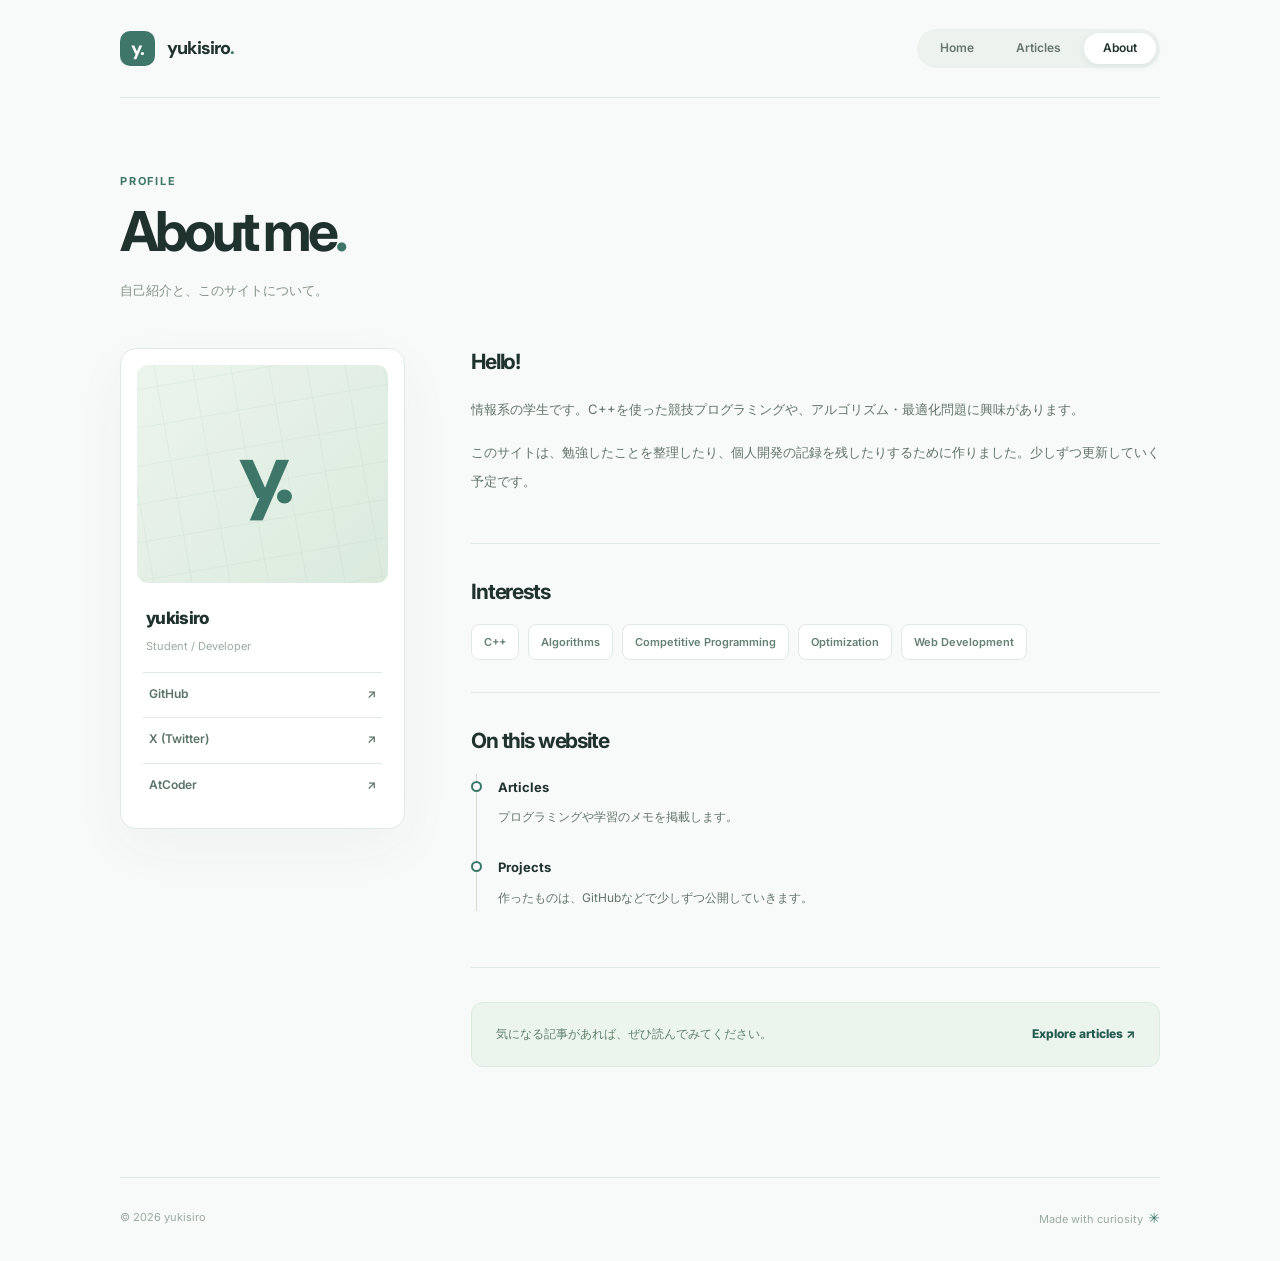
==== about.html @ 0f14ca83 "setting" ====
<!doctype html>
<html lang="ja">
<head>
  <meta charset="utf-8"><meta name="viewport" content="width=device-width, initial-scale=1">
  <meta name="theme-color" content="#f8faf9"><meta name="description" content="yukisiroのプロフィールと興味のある分野。">
  <title>About | yukisiro</title>
  <link rel="icon" type="image/svg+xml" href="./favicon.svg"><link rel="stylesheet" href="./styles.css"><script defer src="./app.js"></script>
</head>
<body data-page="about"><div class="site-shell">
  <header class="site-header wrap"><a class="brand" href="./index.html" aria-label="yukisiro Home"><span class="brand-mark">y.</span><span>yukisiro<span class="brand-dot">.</span></span></a><nav class="site-nav" aria-label="メインナビゲーション"><a class="nav-link" href="./index.html">Home</a><a class="nav-link" href="./articles.html">Articles</a><a class="nav-link active" aria-current="page" href="./about.html">About</a></nav></header>
  <main class="wrap page-main">
    <div class="page-heading"><p class="section-kicker">PROFILE</p><h1>About me<span class="title-period">.</span></h1><p>自己紹介と、このサイトについて。</p></div>
    <div class="about-layout">
      <div class="about-identity"><div class="identity-graphic" aria-hidden="true"><span>y.</span><div class="identity-grid"></div></div><div class="identity-name">yukisiro</div><p>Student / Developer</p><div id="aboutSocialLinks" class="social-vertical"></div></div>
      <div class="about-content">
        <section class="about-section"><h2>Hello!</h2><p>情報系の学生です。C++を使った競技プログラミングや、アルゴリズム・最適化問題に興味があります。</p><p>このサイトは、勉強したことを整理したり、個人開発の記録を残したりするために作りました。少しずつ更新していく予定です。</p></section>
        <section class="about-section"><h2>Interests</h2><div class="chip-group"><span class="chip">C++</span><span class="chip">Algorithms</span><span class="chip">Competitive Programming</span><span class="chip">Optimization</span><span class="chip">Web Development</span></div></section>
        <section class="about-section"><h2>On this website</h2><div class="about-timeline"><div><span class="timeline-dot"></span><strong>Articles</strong><p>プログラミングや学習のメモを掲載します。</p></div><div><span class="timeline-dot"></span><strong>Projects</strong><p>作ったものは、GitHubなどで少しずつ公開していきます。</p></div></div></section>
        <div class="about-cta"><span>気になる記事があれば、ぜひ読んでみてください。</span><a href="./articles.html">Explore articles ↗</a></div>
      </div>
    </div>
  </main>
  <footer class="site-footer wrap"><span>© <span data-year>2026</span> yukisiro</span><span>Made with curiosity <span class="footer-spark">✳</span></span></footer>
</div></body>
</html>
---- styles.css ----
@import url('https://fonts.googleapis.com/css2?family=DM+Sans:wght@400;500;600;700&family=Inter:wght@400;500;600;700;800&display=swap');
:root {
  color-scheme: light;
  --background: #f8faf9;
  --surface: #ffffff;
  --ink: #20322e;
  --muted: #72817b;
  --subtle: #93a19b;
  --accent: #3e7769;
  --accent-dark: #245b4f;
  --accent-light: #e8f2ec;
  --border: #e1e9e5;
  --shadow: 0 18px 55px rgba(30,67,50,.045);
}
*, *::before, *::after { box-sizing: border-box; }
html { scroll-behavior: smooth; }
body { background:var(--background); color:var(--ink); margin:0; font-family:Inter,'Hiragino Kaku Gothic ProN','Noto Sans JP','Yu Gothic',system-ui,sans-serif; font-size:14px; line-height:1.85; -webkit-font-smoothing:antialiased; }
a { text-decoration:none; color:inherit; }
a:focus-visible,button:focus-visible,input:focus-visible { outline:3px solid #8cbcad; outline-offset:3px; }
button,input { font:inherit; }
button { cursor:pointer; }
.site-shell { min-height:100vh; display:flex; flex-direction:column; }
.wrap { width:min(calc(100% - 64px), 1040px); margin-inline:auto; }
.site-header { height:98px; display:flex; justify-content:space-between; align-items:center; border-bottom:1px solid var(--border); }
.brand { display:inline-flex; align-items:center; gap:12px; font-family:'DM Sans',Inter,sans-serif; font-size:18px; font-weight:800; letter-spacing:-.055em; transition:opacity .2s; }
.brand:hover { opacity:.7; }
.brand-mark { display:grid; place-items:center; width:35px; height:35px; border-radius:10px; background:var(--accent); color:white; font-size:19px; line-height:1; letter-spacing:-.08em; }
.brand-dot { color:var(--accent); }
.site-nav { display:flex; align-items:center; padding:4px; gap:4px; border-radius:999px; background:#edf2ef; }
.nav-link { padding:7px 19px; border-radius:999px; font-size:12px; line-height:1.4; color:#65766c; font-weight:600; transition:background .2s,color .2s,box-shadow .2s; }
.nav-link:hover { color:var(--ink); }
.nav-link.active { color:var(--ink); background:#fff; box-shadow:0 2px 8px rgba(27,64,48,.08); }
main { flex:1; }
.hero { display:grid; grid-template-columns:1.25fr .85fr; gap:50px; align-items:center; padding:101px 0 97px; }
.eyebrow,.section-kicker { color:var(--accent); font:700 11px/1.3 Inter,sans-serif; letter-spacing:.16em; }
.eyebrow { display:inline-flex; align-items:center; gap:10px; background:#edf4ef; border:1px solid #ddeae1; border-radius:999px; padding:9px 13px; letter-spacing:.12em; }
.status-dot { display:inline-block; height:7px; width:7px; border-radius:50%; background:#74ab8a; box-shadow:0 0 0 4px #dcebe0; }
.hero h1 { font-size:clamp(36px,4.5vw,57px); line-height:1.23; font-weight:800; letter-spacing:-.075em; margin:29px 0 13px; }
.name-accent { color:var(--accent); }
.hero-role { color:#60736a; margin:0 0 24px; font:600 13px/1.7 Inter,sans-serif; letter-spacing:.025em; }
.separator { color:#b5c3ba; margin:0 8px; }
.hero-description { color:#53665e; font-size:14px; line-height:2.2; max-width:550px; margin:0; }
.hero-actions { margin-top:34px; display:flex; align-items:center; gap:11px; flex-wrap:wrap; }
.button-primary,.button-secondary { display:inline-flex; align-items:center; justify-content:space-between; gap:30px; border-radius:11px; padding:12px 19px; min-width:154px; font-size:12px; font-weight:700; transition:transform .2s,background .2s,box-shadow .2s; }
.button-primary { background:var(--accent); color:#fff; box-shadow:0 8px 19px rgba(62,119,105,.13); }
.button-primary:hover { background:var(--accent-dark); transform:translateY(-2px); }
.button-secondary { background:#fff; color:#49675d; border:1px solid var(--border); }
.button-secondary:hover { background:#f1f7f3; transform:translateY(-2px); }
.social-row { display:flex; gap:25px; margin-top:29px; flex-wrap:wrap; min-height:23px; }
.social-row a { display:flex; gap:8px; color:#6c8075; font-size:12px; font-weight:700; transition:color .2s; }
.social-row a:hover,.social-vertical a:hover { color:var(--accent); }
.social-row a span:last-child { color:#9db3a7; }
.hero-art { position:relative; overflow:hidden; aspect-ratio:1/.94; border:1px solid #dce7de; border-radius:21px; background:radial-gradient(circle at 70% 25%,#f6fbf7 0,#e6f2e9 38%,#dcebe0 85%); box-shadow:var(--shadow); }
.hero-art::before { content:""; position:absolute; inset:0; opacity:.38; background-image:radial-gradient(#93baa2 1px,transparent 1px); background-size:19px 19px; mask-image:linear-gradient(120deg,#000,transparent 72%); }
.art-corner-label { position:absolute; top:25px; left:29px; font:700 9px/1.6 Inter,sans-serif; letter-spacing:.13em; color:#6d9a80; }
.art-circle { position:absolute; border-radius:50%; border:1px solid rgba(76,137,102,.2); }
.circle-a { width:230px; height:230px; right:-85px; top:16%; }
.circle-b { width:290px; height:290px; left:-165px; bottom:-110px; }
.art-code { position:absolute; left:9%; right:9%; top:29%; transform:rotate(-3deg); padding:25px 23px; border:1px solid rgba(255,255,255,.8); border-radius:15px; background:rgba(255,255,255,.65); backdrop-filter:blur(6px); color:#47745b; box-shadow:0 18px 40px rgba(65,112,75,.10); font:600 clamp(12px,1.4vw,15px)/1.85 ui-monospace,SFMono-Regular,Consolas,monospace; }
.art-comment { color:#89ac94; }
.art-keyword { color:#b07b64; }
.art-bottom { position:absolute; right:25px; bottom:22px; color:#6b987e; font:700 9px Inter,sans-serif; letter-spacing:.14em; }
.section { padding-bottom:89px; }
.section-heading { display:flex; align-items:end; justify-content:space-between; gap:20px; margin-bottom:24px; }
.section-kicker { margin:0 0 10px; }
.section h2,.about-section h2 { font-size:24px; line-height:1.35; letter-spacing:-.055em; margin:0; }
.section-note { color:#98a79e; font-size:11px; }
.interest-grid { display:grid; grid-template-columns:repeat(3,1fr); gap:15px; }
.interest-card { min-height:196px; position:relative; border:1px solid var(--border); border-radius:16px; background:#fff; padding:23px 24px 21px; transition:transform .2s,box-shadow .2s,border-color .2s; }
.interest-card:hover { transform:translateY(-3px); box-shadow:var(--shadow); border-color:#c8ddd0; }
.interest-number { position:absolute; top:18px; right:21px; color:#a6b8aa; font-size:10px; font-weight:700; }
.interest-icon { display:grid; place-items:center; width:38px; height:38px; color:var(--accent); background:#edf5ee; border-radius:11px; font-size:17px; font-weight:800; margin-bottom:16px; }
.interest-card h3 { font-size:13px; font-weight:700; letter-spacing:-.015em; line-height:1.4; margin:0 0 9px; }
.interest-card p { font-size:12px; line-height:1.9; color:#75877c; margin:0; }
.section-more { color:var(--accent); font-weight:700; font-size:12px; white-space:nowrap; padding-bottom:2px; }
.section-more:hover { text-decoration:underline; }
.article-stack { display:grid; grid-template-columns:repeat(2,minmax(0,1fr)); gap:16px; }
.article-item { display:block; position:relative; border:1px solid var(--border); border-radius:15px; padding:23px 25px 23px; background:var(--surface); min-height:208px; transition:transform .2s,box-shadow .2s,border-color .2s; }
.article-item:hover { transform:translateY(-3px); box-shadow:var(--shadow); border-color:#bcd4c6; }
.article-item-top { display:flex; justify-content:space-between; align-items:center; color:#96a49b; font-size:11px; font-weight:600; margin-bottom:15px; }
.article-arrow { color:var(--accent); font-size:18px; line-height:1; }
.article-item h3 { font-size:17px; line-height:1.55; margin:0 0 8px; letter-spacing:-.04em; }
.article-item p { margin:0; color:#77877e; font-size:12px; line-height:1.8; }
.article-tags { display:flex; flex-wrap:wrap; gap:7px; margin-top:17px; }
.article-tags span { background:#f0f5f1; padding:3px 9px; border-radius:6px; color:#658475; font-weight:600; font-size:10px; line-height:1.5; }
.site-footer { display:flex; justify-content:space-between; align-items:center; gap:20px; border-top:1px solid var(--border); padding:27px 0 31px; color:#9aaba0; font-size:11px; }
.footer-spark { color:var(--accent); padding-left:2px; font-size:14px; }
.page-main { padding-top:76px; padding-bottom:110px; }
.page-heading { margin-bottom:46px; }
.page-heading h1 { font-size:clamp(39px,5vw,55px); line-height:1.22; letter-spacing:-.075em; margin:0 0 13px; }
.title-period { color:var(--accent); }
.page-heading > p:last-child { color:#829188; font-size:13px; margin:0; }
.articles-panel { padding-top:0; }
.articles-toolbar { display:flex; justify-content:space-between; align-items:center; gap:20px; margin-bottom:21px; }
.search-wrapper { width:min(100%,375px); border:1px solid var(--border); background:#fff; border-radius:11px; height:45px; display:flex; align-items:center; gap:11px; padding:0 15px; color:#91a49a; transition:border-color .2s; }
.search-wrapper:focus-within { border-color:#93b9a4; }
.search-wrapper input { width:100%; border:0; outline:0; background:transparent; font-size:12px; color:var(--ink); }
.search-wrapper input::placeholder { color:#abb8af; }
.results-count { font-size:11px; color:#8b9d92; white-space:nowrap; }
.tag-filters { display:flex; flex-wrap:wrap; gap:8px; margin:0 0 26px; }
.tag-button { border:1px solid var(--border); border-radius:999px; padding:5px 14px; font-size:11px; font-weight:600; color:#71867a; background:#fff; transition:background .2s,color .2s; }
.tag-button:hover { background:#eaf3ed; }
.tag-button.selected { color:#fff; background:var(--accent); border-color:var(--accent); }
.about-layout { display:grid; grid-template-columns:285px minmax(0,1fr); gap:66px; align-items:start; }
.about-identity { background:#fff; border:1px solid var(--border); border-radius:16px; padding:16px 16px 22px; box-shadow:var(--shadow); }
.identity-graphic { display:grid; place-items:center; position:relative; height:218px; background:linear-gradient(135deg,#ecf5ed,#dbeadd); overflow:hidden; border-radius:11px; }
.identity-graphic > span { color:var(--accent); z-index:2; font-size:87px; font-weight:800; font-family:'DM Sans',Inter,sans-serif; letter-spacing:-.1em; }
.identity-grid { position:absolute; inset:0; background-image:linear-gradient(90deg,transparent 97%,#b8d1c0 100%),linear-gradient(transparent 97%,#b8d1c0 100%); background-size:29px 29px; opacity:.4; transform:rotate(-10deg) scale(1.3); }
.identity-name { margin:20px 9px 1px; font-weight:800; font-size:17px; letter-spacing:-.04em; }
.about-identity > p { font-size:11px; color:#9aaba1; margin:0 9px 16px; }
.social-vertical { display:grid; gap:2px; margin:0 6px; }
.social-vertical a { display:flex; justify-content:space-between; padding:10px 6px; border-top:1px solid var(--border); font-size:12px; color:#597467; font-weight:600; }
.about-section { padding:0 0 32px; margin:0 0 34px; border-bottom:1px solid var(--border); }
.about-section h2 { font-size:21px; margin:0 0 18px; }
.about-section p { color:#61736a; font-size:13px; line-height:2.25; margin:0 0 14px; }
.chip-group { display:flex; gap:9px; flex-wrap:wrap; }
.chip { padding:7px 12px; border-radius:8px; border:1px solid var(--border); color:#638072; font-size:11px; font-weight:600; background:#fff; }
.about-timeline { border-left:1px solid #cee0d1; margin-left:5px; padding-left:21px; }
.about-timeline > div { position:relative; margin:0 0 24px; }
.about-timeline strong { font-size:13px; }
.about-timeline p { font-size:12px; margin:4px 0 0; }
.timeline-dot { position:absolute; left:-27px; top:7px; width:11px; height:11px; border:2px solid var(--accent); border-radius:50%; background:var(--background); }
.about-cta { display:flex; align-items:center; justify-content:space-between; flex-wrap:wrap; gap:15px; background:#ecf4ee; border:1px solid #dcebe0; border-radius:12px; padding:20px 24px; }
.about-cta span { color:#61816b; font-size:12px; }
.about-cta a { color:var(--accent-dark); font-size:12px; font-weight:800; }
.article-page { max-width:840px; }
.back-link,.post-bottom-link a { color:var(--accent); font-size:12px; font-weight:700; }
.back-link:hover,.post-bottom-link a:hover { text-decoration:underline; }
.post-header { padding:38px 0 35px; border-bottom:1px solid var(--border); }
.post-header h1 { font-size:clamp(27px,3.8vw,39px); line-height:1.5; letter-spacing:-.055em; margin:0 0 12px; }
.post-lead { color:#778b7f; font-size:13px; line-height:2; margin:0 0 16px; }
.post-header .article-tags { margin-top:8px; }
.markdown-body { padding:36px 0 15px; font-size:14px; line-height:2.15; color:#415b4c; overflow-wrap:anywhere; }
.markdown-body h1 { font-size:26px; margin:20px 0 12px; letter-spacing:-.045em; }
.markdown-body h2 { font-size:21px; color:var(--ink); margin:43px 0 14px; letter-spacing:-.045em; }
.markdown-body h3 { font-size:17px; color:var(--ink); margin:30px 0 10px; }
.markdown-body h4 { font-size:15px; color:var(--ink); margin:25px 0 9px; }
.markdown-body p { margin:12px 0 21px; }
.markdown-body ul,.markdown-body ol { padding-left:26px; }
.markdown-body li { padding-left:4px; margin:4px 0; }
.markdown-body a { color:var(--accent); text-decoration:underline; text-underline-offset:3px; }
.markdown-body blockquote { border-left:3px solid #a9c9b4; background:#edf5ef; color:#567764; margin:25px 0; padding:7px 20px; border-radius:0 8px 8px 0; }
.markdown-body blockquote p { margin:6px 0; }
.markdown-body pre { overflow:auto; background:#23362f; color:#e8f1e9; border-radius:11px; padding:22px; font:12px/1.9 ui-monospace,SFMono-Regular,Consolas,monospace; }
.markdown-body code { padding:2px 5px; border-radius:4px; background:#e9f1eb; color:#2e6b50; font:12px/1.5 ui-monospace,SFMono-Regular,Consolas,monospace; }
.markdown-body pre code { padding:0; background:transparent; color:inherit; }
.markdown-body hr { border:0; border-top:1px solid var(--border); margin:35px 0; }
.post-bottom-link { padding-top:28px; border-top:1px solid var(--border); }
.loading-message,.empty-message,.error-message { padding:28px 0; color:#819388; font-size:12px; grid-column:1/-1; }
.error-message a { color:var(--accent); }
@media (max-width:850px) {
  .hero { grid-template-columns:1fr .74fr; gap:24px; padding:75px 0; }
  .hero h1 { font-size:clamp(35px,5vw,48px); }
  .art-code { font-size:11px; padding:17px; }
  .about-layout { gap:35px; grid-template-columns:240px minmax(0,1fr); }
}
@media (max-width:680px) {
  .wrap { width:calc(100% - 34px); }
  .site-header { height:74px; }
  .brand { font-size:16px; gap:8px; }
  .brand-mark { width:30px; height:30px; border-radius:8px; font-size:17px; }
  .nav-link { padding:7px 12px; font-size:11px; }
  .hero { display:flex; flex-direction:column; gap:38px; padding:65px 0 65px; align-items:stretch; }
  .hero h1 { font-size:clamp(36px,9vw,47px); }
  .desktop-break { display:none; }
  .hero-description { font-size:13px; }
  .hero-art { aspect-ratio:1.5/1; max-height:265px; }
  .art-code { left:14%; right:14%; top:22%; width:auto; font-size:12px; }
  .interest-grid { grid-template-columns:1fr; gap:12px; }
  .interest-card { min-height:145px; padding:20px; }
  .interest-icon { margin-bottom:8px; }
  .section { padding-bottom:70px; }
  .section-heading h2 { font-size:22px; }
  .article-stack { grid-template-columns:1fr; }
  .article-item { min-height:unset; }
  .site-footer { font-size:10px; }
  .page-main { padding-top:55px; padding-bottom:80px; }
  .page-heading { margin-bottom:35px; }
  .page-heading h1 { font-size:43px; }
  .about-layout { grid-template-columns:1fr; gap:38px; }
  .about-identity { display:grid; grid-template-columns:115px 1fr; column-gap:18px; align-items:start; padding:13px; }
  .identity-graphic { height:115px; grid-row:1/4; }
  .identity-graphic > span { font-size:45px; }
  .identity-name { margin:8px 0 0; }
  .about-identity > p { margin:0; }
  .social-vertical { margin:8px 0 0; }
  .social-vertical a { padding:3px 0; font-size:11px; border:0; }
  .post-header { padding-top:28px; }
}
@media (prefers-reduced-motion:reduce) { *,*::before,*::after { scroll-behavior:auto!important; transition:none!important; } }
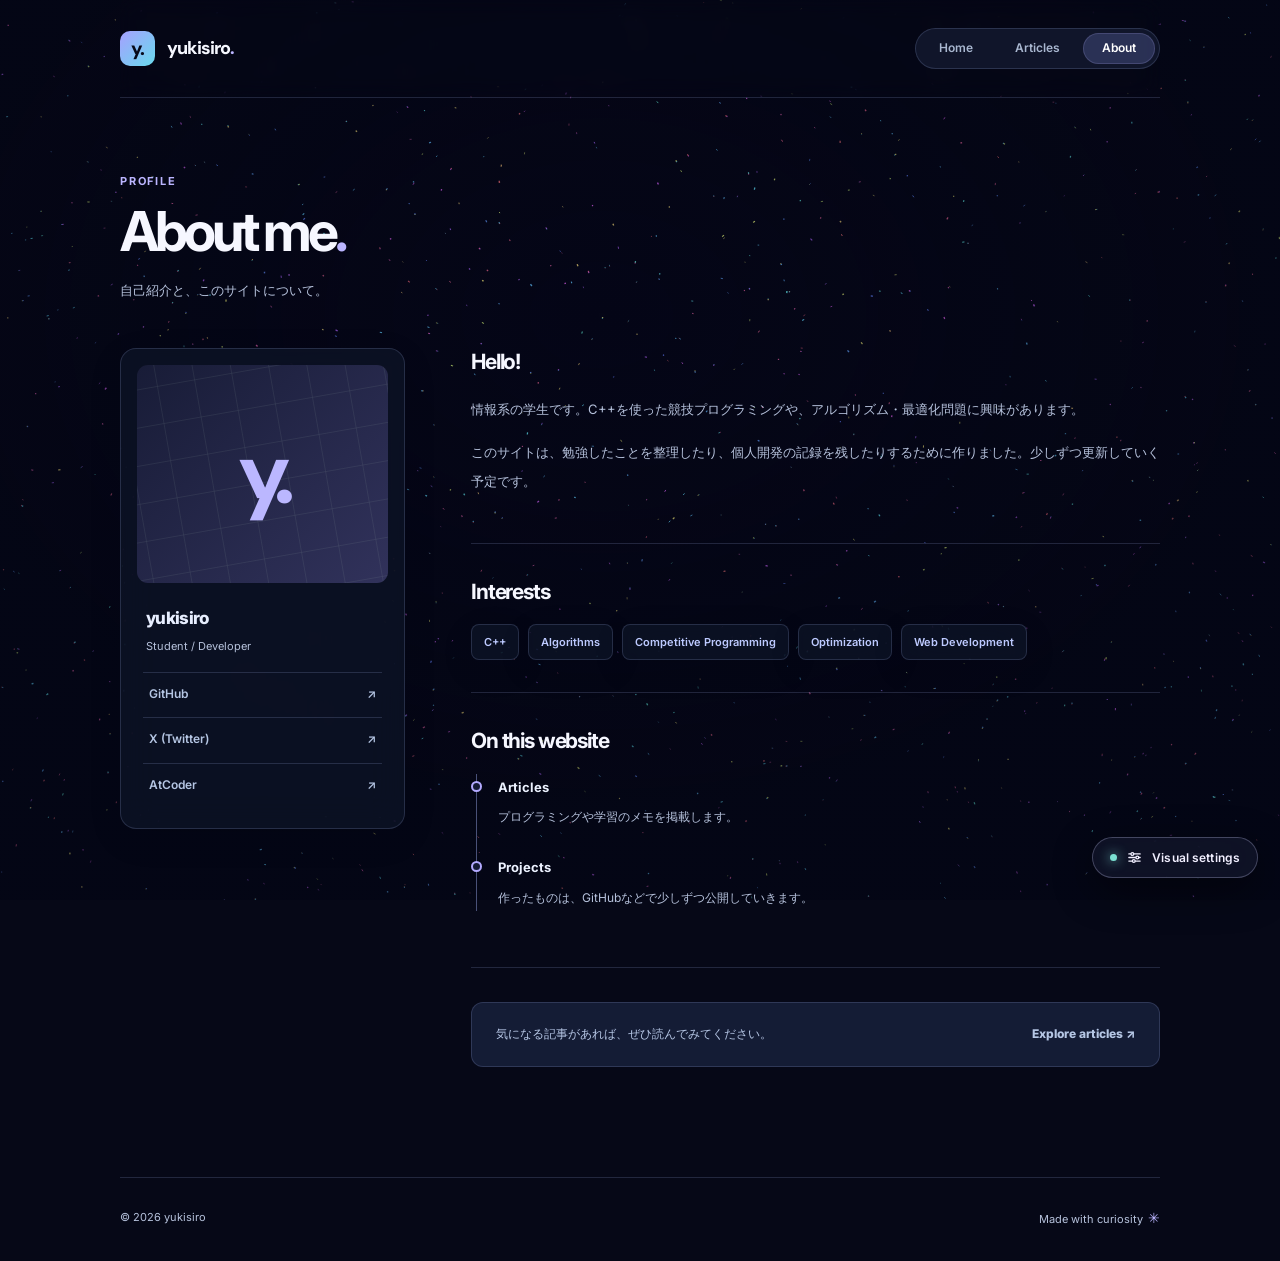
==== commit 603966dc: "a" ====
--- a/about.html
+++ b/about.html
@@ -5,6 +5,13 @@
   <meta name="theme-color" content="#f8faf9"><meta name="description" content="yukisiroのプロフィールと興味のある分野。">
   <title>About | yukisiro</title>
   <link rel="icon" type="image/svg+xml" href="./favicon.svg"><link rel="stylesheet" href="./styles.css"><script defer src="./app.js"></script>
+  
+  <link rel="stylesheet" href="./styles.css">
+  <link rel="stylesheet" href="./particle-theme.css">
+
+  <script defer src="./app.js"></script>
+  <script defer src="./particles.js"></script>
+
 </head>
 <body data-page="about"><div class="site-shell">
   <header class="site-header wrap"><a class="brand" href="./index.html" aria-label="yukisiro Home"><span class="brand-mark">y.</span><span>yukisiro<span class="brand-dot">.</span></span></a><nav class="site-nav" aria-label="メインナビゲーション"><a class="nav-link" href="./index.html">Home</a><a class="nav-link" href="./articles.html">Articles</a><a class="nav-link active" aria-current="page" href="./about.html">About</a></nav></header>
--- a/particle-theme.css
+++ b/particle-theme.css
@@ -0,0 +1,19 @@
+@import url('https://fonts.googleapis.com/css2?family=DM+Sans:wght@400;500;600;700;800&family=Inter:wght@400;500;600;700;800&display=swap');
+:root{color-scheme:dark;--background:#060817;--surface:rgba(16,22,43,.76);--ink:#ecf2ff;--muted:#b4bfd5;--subtle:#8b9ab8;--accent:#a5a4ff;--accent-dark:#cdc5ff;--accent-light:#252747;--border:rgba(178,193,255,.17);--shadow:0 24px 68px rgba(0,0,0,.24)}
+html{background:#060817}body{background:transparent!important;color:var(--ink);font-family:Inter,'Hiragino Kaku Gothic ProN','Yu Gothic',sans-serif}body::before{content:"";position:fixed;inset:0;z-index:-1;pointer-events:none;background:radial-gradient(ellipse 52% 55% at 47% 35%,transparent 0%,rgba(4,7,19,.42) 100%)}
+#particle-background{position:fixed;inset:0;width:100%;height:100%;display:block;z-index:-2;pointer-events:none}
+.site-shell{position:relative;isolation:isolate}.site-header{border-color:var(--border);backdrop-filter:blur(10px)}.brand,.hero h1,.section-heading h2,.page-heading h1,.about-section h2,.article-item h3,.post-header h1,.markdown-body h1,.markdown-body h2,.markdown-body h3,.markdown-body h4{color:#f6f7ff}
+.brand{letter-spacing:-.055em}.brand-mark{background:linear-gradient(135deg,#a6a0ff,#69daed);color:#07091a}.brand-dot,.name-accent,.section-kicker,.eyebrow,.title-period,.section-more,.article-arrow,.footer-spark{color:#bbb5ff}.name-accent{background:linear-gradient(95deg,#abbbff,#dd9df6,#8be8eb);background-clip:text;-webkit-background-clip:text;color:transparent}
+.site-nav{background:rgba(21,27,50,.75);border:1px solid var(--border);backdrop-filter:blur(18px)}.nav-link{color:#a9b7d0}.nav-link:hover{color:#fff}.nav-link.active{background:rgba(137,144,237,.22);color:#fff;box-shadow:inset 0 0 0 1px rgba(190,185,255,.18)}
+.hero h1{font-weight:800;letter-spacing:-.072em}.eyebrow{background:rgba(126,129,215,.13);border-color:rgba(164,178,255,.24)}.status-dot{background:#79ecd8;box-shadow:0 0 0 4px rgba(121,236,216,.1),0 0 15px rgba(121,236,216,.55)}
+.hero-role,.hero-description,.section-note,.interest-card p,.article-item p,.page-heading>p:last-child,.about-section p,.about-identity>p,.post-lead,.markdown-body,.loading-message,.empty-message,.error-message,.site-footer{color:#b6c2dc}.separator{color:#6f7d9f}
+.button-primary{background:linear-gradient(110deg,#a29cff,#6ecbdb);color:#0b1021;box-shadow:0 12px 30px rgba(128,124,242,.2)}.button-primary:hover{background:linear-gradient(110deg,#b7b1ff,#90dceb)}.button-secondary,.interest-card,.article-item,.about-identity,.chip,.search-wrapper,.tag-button{background:rgba(14,20,39,.76);border-color:var(--border);color:#e7eeff;backdrop-filter:blur(17px);box-shadow:0 10px 36px rgba(0,0,0,.08)}.button-secondary:hover,.tag-button:hover{background:rgba(37,43,76,.85)}
+.social-row a,.social-vertical a,.about-cta span,.about-cta a,.article-item-top,.results-count,.back-link,.post-bottom-link a{color:#b5c6e4}.social-row a span:last-child{color:#8c9ab8}.social-row a:hover,.social-vertical a:hover{color:#d4b8ff}
+.hero-art{background:radial-gradient(circle at 69% 35%,rgba(120,90,232,.25),rgba(18,22,46,.6) 45%,rgba(8,12,30,.92));border-color:var(--border);box-shadow:0 20px 70px #0005}.hero-art::before{background-image:radial-gradient(#7e95c5 1px,transparent 1px);opacity:.3}.art-circle{border-color:rgba(154,165,255,.3)}.art-corner-label,.art-bottom{color:#b3b9e5}.art-code{background:rgba(13,19,41,.62);border-color:rgba(206,202,255,.21);color:#d7e2ff;box-shadow:0 20px 50px #0005}.art-comment{color:#8ce2cf}.art-keyword{color:#dea5ff}
+.interest-icon,.article-tags span{background:rgba(110,121,195,.16);color:#bfcbff}.interest-card:hover,.article-item:hover{border-color:rgba(176,176,255,.45);box-shadow:0 20px 48px #0003}.section-heading,.about-section,.post-header,.post-bottom-link,.site-footer{border-color:var(--border)}.tag-button.selected{background:#837be4;color:white;border-color:#a8a3ff}.search-wrapper input{color:#f3f6ff}.search-wrapper input::placeholder{color:#8e9bb5}.search-wrapper:focus-within{border-color:#aaacff}
+.identity-graphic{background:linear-gradient(135deg,#181c37,#31325b)}.identity-graphic>span{color:#bbb7ff}.identity-grid{opacity:.16}.chip{color:#bdcaff}.about-timeline{border-color:#495178}.timeline-dot{background:#151b36;border-color:#b3aaff}.about-cta{background:rgba(26,35,65,.75);border-color:var(--border)}.markdown-body{color:#cad5eb}.markdown-body a{color:#b8b4ff}.markdown-body blockquote{background:rgba(112,115,212,.12);color:#bfcef1;border-left-color:#aaa7f5}.markdown-body code{background:#272a47;color:#c9c2ff}.markdown-body pre{background:#0b1024}
+/* Compact polished appearance panel, not a permanent toolbar */
+.particle-trigger{position:fixed;right:22px;bottom:22px;z-index:1002;display:flex;align-items:center;gap:9px;border:1px solid rgba(211,213,255,.27);border-radius:999px;background:rgba(17,21,41,.83);box-shadow:0 12px 40px #0007;padding:11px 17px;color:#f1efff;font:600 12px Inter,sans-serif;letter-spacing:.01em;backdrop-filter:blur(20px);cursor:pointer;transition:.2s}.particle-trigger:hover{border-color:#b5aefb;transform:translateY(-2px)}.particle-trigger svg{width:17px;height:17px}.particle-trigger .live-indicator{width:7px;height:7px;border-radius:50%;background:#7be1d2;box-shadow:0 0 12px #7be1d2}
+.particle-panel{position:fixed;right:22px;bottom:76px;width:min(350px,calc(100vw - 32px));max-height:min(74vh,650px);overflow:auto;z-index:1003;padding:23px;border:1px solid rgba(181,192,255,.23);border-radius:23px;background:rgba(13,17,37,.92);box-shadow:0 25px 90px rgba(0,0,0,.55);backdrop-filter:blur(28px);color:#edf1ff;font:13px Inter,sans-serif;opacity:0;transform:translateY(12px) scale(.98);pointer-events:none;transition:opacity .2s,transform .2s}.particle-panel.open{opacity:1;transform:translateY(0) scale(1);pointer-events:auto}.particle-panel h2{color:#f4f3ff;font-size:19px;letter-spacing:-.045em;margin:3px 0 6px}.particle-panel p{color:#9daaca;font-size:11px;line-height:1.8;margin:0 0 19px}.particle-top{display:flex;justify-content:space-between;align-items:flex-start}.particle-close{border:0;background:rgba(255,255,255,.07);border-radius:9px;color:#cbd2ed;width:29px;height:29px;font-size:20px;cursor:pointer}.particle-label{display:flex;justify-content:space-between;align-items:center;color:#cdd7f0;font-size:11px;font-weight:600;margin:15px 0 9px}.particle-value{color:#aeb2ff;font-variant-numeric:tabular-nums}.particle-segmented{display:grid;grid-template-columns:repeat(3,1fr);gap:5px;padding:4px;background:rgba(255,255,255,.055);border-radius:12px}.particle-segmented button{border:0;border-radius:9px;background:transparent;color:#a6b4d2;font-size:11px;padding:10px 4px;cursor:pointer}.particle-segmented button[aria-pressed=true]{background:#363858;color:#fff;box-shadow:0 2px 10px #0005}.particle-panel input[type=range]{width:100%;accent-color:#a4a0ff;cursor:pointer}.particle-palette-row{display:flex;gap:9px}.particle-swatch{border:2px solid transparent;width:35px;height:35px;border-radius:50%;cursor:pointer;box-shadow:inset 0 0 0 3px #101428}.particle-swatch[aria-pressed=true]{border-color:#fff;outline:2px solid #a29cff;outline-offset:2px}.particle-actions{display:flex;gap:8px;margin-top:23px}.particle-action{flex:1;padding:11px 8px;background:rgba(134,136,219,.14);color:#e9e9ff;border:1px solid rgba(155,158,245,.19);border-radius:11px;font-size:11px;font-weight:650;cursor:pointer}.particle-action:hover{background:rgba(134,136,219,.25)}.particle-hint{font-size:10px!important;margin:13px 0 0!important;color:#7c89a8!important}
+@media(max-width:650px){.particle-trigger{right:13px;bottom:13px;padding:10px 13px}.particle-panel{right:12px;bottom:65px;padding:19px}.site-header{backdrop-filter:none}}
+@media(prefers-reduced-motion:reduce){.particle-trigger,.particle-panel{transition:none}}
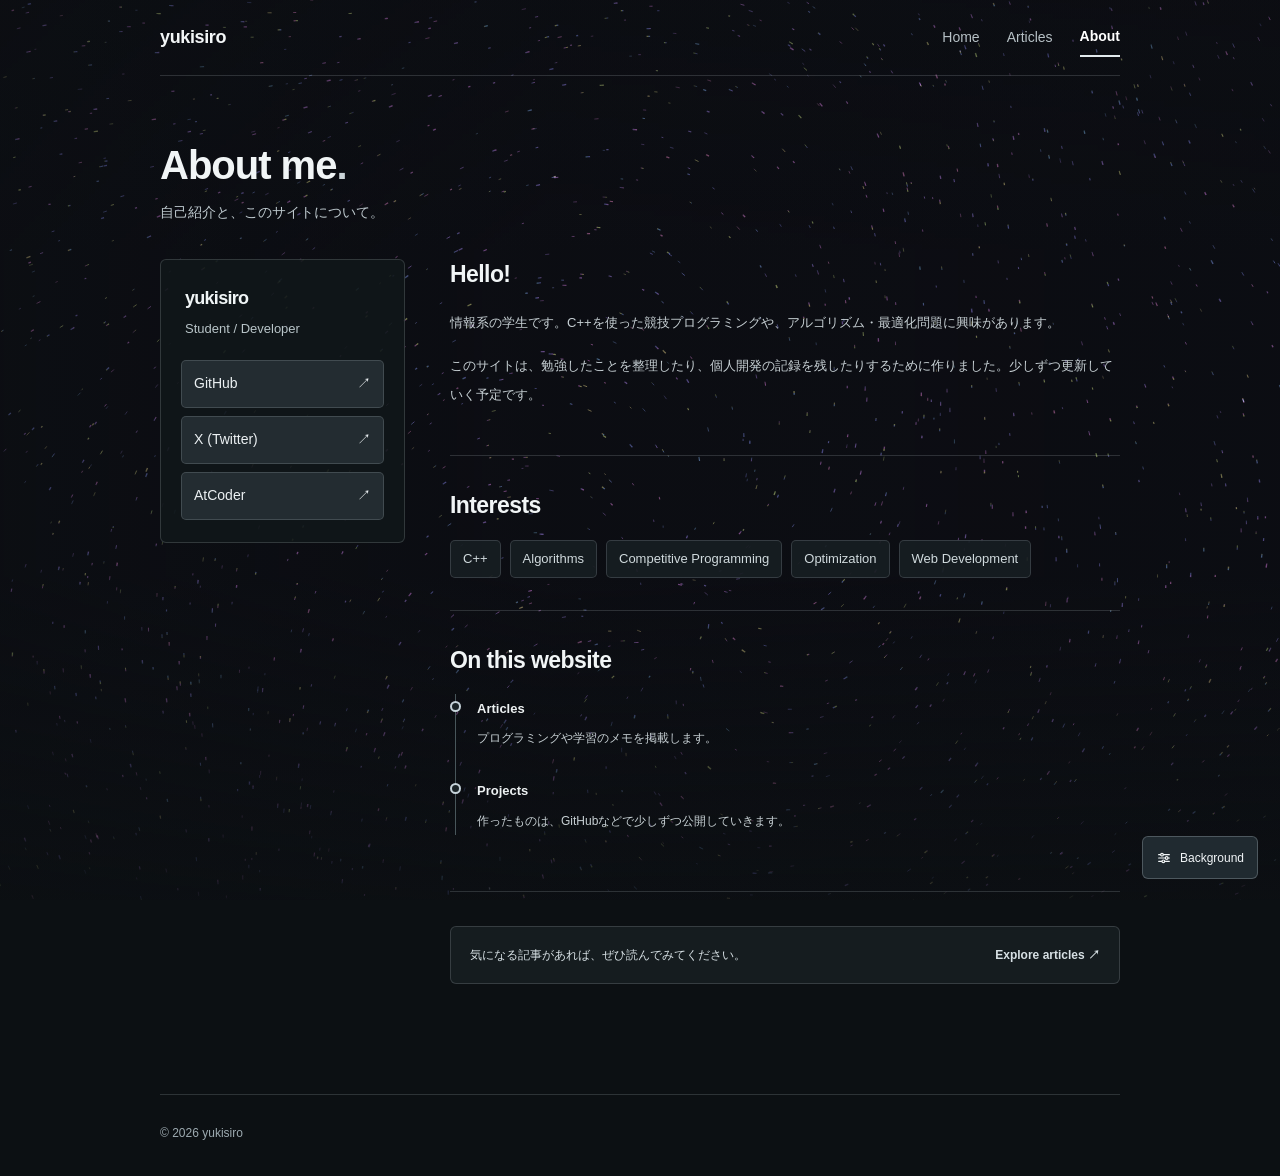
==== commit 46d963ac: "a" ====
--- a/about.html
+++ b/about.html
@@ -2,16 +2,13 @@
 <html lang="ja">
 <head>
   <meta charset="utf-8"><meta name="viewport" content="width=device-width, initial-scale=1">
-  <meta name="theme-color" content="#f8faf9"><meta name="description" content="yukisiroのプロフィールと興味のある分野。">
+  <meta name="theme-color" content="#0c1013"><meta name="description" content="yukisiroのプロフィールと興味のある分野。">
   <title>About | yukisiro</title>
-  <link rel="icon" type="image/svg+xml" href="./favicon.svg"><link rel="stylesheet" href="./styles.css"><script defer src="./app.js"></script>
-  
+  <link rel="icon" type="image/svg+xml" href="./favicon.svg">
   <link rel="stylesheet" href="./styles.css">
   <link rel="stylesheet" href="./particle-theme.css">
-
   <script defer src="./app.js"></script>
   <script defer src="./particles.js"></script>
-
 </head>
 <body data-page="about"><div class="site-shell">
   <header class="site-header wrap"><a class="brand" href="./index.html" aria-label="yukisiro Home"><span class="brand-mark">y.</span><span>yukisiro<span class="brand-dot">.</span></span></a><nav class="site-nav" aria-label="メインナビゲーション"><a class="nav-link" href="./index.html">Home</a><a class="nav-link" href="./articles.html">Articles</a><a class="nav-link active" aria-current="page" href="./about.html">About</a></nav></header>
--- a/particle-theme.css
+++ b/particle-theme.css
@@ -1,19 +1,227 @@
-@import url('https://fonts.googleapis.com/css2?family=DM+Sans:wght@400;500;600;700;800&family=Inter:wght@400;500;600;700;800&display=swap');
-:root{color-scheme:dark;--background:#060817;--surface:rgba(16,22,43,.76);--ink:#ecf2ff;--muted:#b4bfd5;--subtle:#8b9ab8;--accent:#a5a4ff;--accent-dark:#cdc5ff;--accent-light:#252747;--border:rgba(178,193,255,.17);--shadow:0 24px 68px rgba(0,0,0,.24)}
-html{background:#060817}body{background:transparent!important;color:var(--ink);font-family:Inter,'Hiragino Kaku Gothic ProN','Yu Gothic',sans-serif}body::before{content:"";position:fixed;inset:0;z-index:-1;pointer-events:none;background:radial-gradient(ellipse 52% 55% at 47% 35%,transparent 0%,rgba(4,7,19,.42) 100%)}
-#particle-background{position:fixed;inset:0;width:100%;height:100%;display:block;z-index:-2;pointer-events:none}
-.site-shell{position:relative;isolation:isolate}.site-header{border-color:var(--border);backdrop-filter:blur(10px)}.brand,.hero h1,.section-heading h2,.page-heading h1,.about-section h2,.article-item h3,.post-header h1,.markdown-body h1,.markdown-body h2,.markdown-body h3,.markdown-body h4{color:#f6f7ff}
-.brand{letter-spacing:-.055em}.brand-mark{background:linear-gradient(135deg,#a6a0ff,#69daed);color:#07091a}.brand-dot,.name-accent,.section-kicker,.eyebrow,.title-period,.section-more,.article-arrow,.footer-spark{color:#bbb5ff}.name-accent{background:linear-gradient(95deg,#abbbff,#dd9df6,#8be8eb);background-clip:text;-webkit-background-clip:text;color:transparent}
-.site-nav{background:rgba(21,27,50,.75);border:1px solid var(--border);backdrop-filter:blur(18px)}.nav-link{color:#a9b7d0}.nav-link:hover{color:#fff}.nav-link.active{background:rgba(137,144,237,.22);color:#fff;box-shadow:inset 0 0 0 1px rgba(190,185,255,.18)}
-.hero h1{font-weight:800;letter-spacing:-.072em}.eyebrow{background:rgba(126,129,215,.13);border-color:rgba(164,178,255,.24)}.status-dot{background:#79ecd8;box-shadow:0 0 0 4px rgba(121,236,216,.1),0 0 15px rgba(121,236,216,.55)}
-.hero-role,.hero-description,.section-note,.interest-card p,.article-item p,.page-heading>p:last-child,.about-section p,.about-identity>p,.post-lead,.markdown-body,.loading-message,.empty-message,.error-message,.site-footer{color:#b6c2dc}.separator{color:#6f7d9f}
-.button-primary{background:linear-gradient(110deg,#a29cff,#6ecbdb);color:#0b1021;box-shadow:0 12px 30px rgba(128,124,242,.2)}.button-primary:hover{background:linear-gradient(110deg,#b7b1ff,#90dceb)}.button-secondary,.interest-card,.article-item,.about-identity,.chip,.search-wrapper,.tag-button{background:rgba(14,20,39,.76);border-color:var(--border);color:#e7eeff;backdrop-filter:blur(17px);box-shadow:0 10px 36px rgba(0,0,0,.08)}.button-secondary:hover,.tag-button:hover{background:rgba(37,43,76,.85)}
-.social-row a,.social-vertical a,.about-cta span,.about-cta a,.article-item-top,.results-count,.back-link,.post-bottom-link a{color:#b5c6e4}.social-row a span:last-child{color:#8c9ab8}.social-row a:hover,.social-vertical a:hover{color:#d4b8ff}
-.hero-art{background:radial-gradient(circle at 69% 35%,rgba(120,90,232,.25),rgba(18,22,46,.6) 45%,rgba(8,12,30,.92));border-color:var(--border);box-shadow:0 20px 70px #0005}.hero-art::before{background-image:radial-gradient(#7e95c5 1px,transparent 1px);opacity:.3}.art-circle{border-color:rgba(154,165,255,.3)}.art-corner-label,.art-bottom{color:#b3b9e5}.art-code{background:rgba(13,19,41,.62);border-color:rgba(206,202,255,.21);color:#d7e2ff;box-shadow:0 20px 50px #0005}.art-comment{color:#8ce2cf}.art-keyword{color:#dea5ff}
-.interest-icon,.article-tags span{background:rgba(110,121,195,.16);color:#bfcbff}.interest-card:hover,.article-item:hover{border-color:rgba(176,176,255,.45);box-shadow:0 20px 48px #0003}.section-heading,.about-section,.post-header,.post-bottom-link,.site-footer{border-color:var(--border)}.tag-button.selected{background:#837be4;color:white;border-color:#a8a3ff}.search-wrapper input{color:#f3f6ff}.search-wrapper input::placeholder{color:#8e9bb5}.search-wrapper:focus-within{border-color:#aaacff}
-.identity-graphic{background:linear-gradient(135deg,#181c37,#31325b)}.identity-graphic>span{color:#bbb7ff}.identity-grid{opacity:.16}.chip{color:#bdcaff}.about-timeline{border-color:#495178}.timeline-dot{background:#151b36;border-color:#b3aaff}.about-cta{background:rgba(26,35,65,.75);border-color:var(--border)}.markdown-body{color:#cad5eb}.markdown-body a{color:#b8b4ff}.markdown-body blockquote{background:rgba(112,115,212,.12);color:#bfcef1;border-left-color:#aaa7f5}.markdown-body code{background:#272a47;color:#c9c2ff}.markdown-body pre{background:#0b1024}
-/* Compact polished appearance panel, not a permanent toolbar */
-.particle-trigger{position:fixed;right:22px;bottom:22px;z-index:1002;display:flex;align-items:center;gap:9px;border:1px solid rgba(211,213,255,.27);border-radius:999px;background:rgba(17,21,41,.83);box-shadow:0 12px 40px #0007;padding:11px 17px;color:#f1efff;font:600 12px Inter,sans-serif;letter-spacing:.01em;backdrop-filter:blur(20px);cursor:pointer;transition:.2s}.particle-trigger:hover{border-color:#b5aefb;transform:translateY(-2px)}.particle-trigger svg{width:17px;height:17px}.particle-trigger .live-indicator{width:7px;height:7px;border-radius:50%;background:#7be1d2;box-shadow:0 0 12px #7be1d2}
-.particle-panel{position:fixed;right:22px;bottom:76px;width:min(350px,calc(100vw - 32px));max-height:min(74vh,650px);overflow:auto;z-index:1003;padding:23px;border:1px solid rgba(181,192,255,.23);border-radius:23px;background:rgba(13,17,37,.92);box-shadow:0 25px 90px rgba(0,0,0,.55);backdrop-filter:blur(28px);color:#edf1ff;font:13px Inter,sans-serif;opacity:0;transform:translateY(12px) scale(.98);pointer-events:none;transition:opacity .2s,transform .2s}.particle-panel.open{opacity:1;transform:translateY(0) scale(1);pointer-events:auto}.particle-panel h2{color:#f4f3ff;font-size:19px;letter-spacing:-.045em;margin:3px 0 6px}.particle-panel p{color:#9daaca;font-size:11px;line-height:1.8;margin:0 0 19px}.particle-top{display:flex;justify-content:space-between;align-items:flex-start}.particle-close{border:0;background:rgba(255,255,255,.07);border-radius:9px;color:#cbd2ed;width:29px;height:29px;font-size:20px;cursor:pointer}.particle-label{display:flex;justify-content:space-between;align-items:center;color:#cdd7f0;font-size:11px;font-weight:600;margin:15px 0 9px}.particle-value{color:#aeb2ff;font-variant-numeric:tabular-nums}.particle-segmented{display:grid;grid-template-columns:repeat(3,1fr);gap:5px;padding:4px;background:rgba(255,255,255,.055);border-radius:12px}.particle-segmented button{border:0;border-radius:9px;background:transparent;color:#a6b4d2;font-size:11px;padding:10px 4px;cursor:pointer}.particle-segmented button[aria-pressed=true]{background:#363858;color:#fff;box-shadow:0 2px 10px #0005}.particle-panel input[type=range]{width:100%;accent-color:#a4a0ff;cursor:pointer}.particle-palette-row{display:flex;gap:9px}.particle-swatch{border:2px solid transparent;width:35px;height:35px;border-radius:50%;cursor:pointer;box-shadow:inset 0 0 0 3px #101428}.particle-swatch[aria-pressed=true]{border-color:#fff;outline:2px solid #a29cff;outline-offset:2px}.particle-actions{display:flex;gap:8px;margin-top:23px}.particle-action{flex:1;padding:11px 8px;background:rgba(134,136,219,.14);color:#e9e9ff;border:1px solid rgba(155,158,245,.19);border-radius:11px;font-size:11px;font-weight:650;cursor:pointer}.particle-action:hover{background:rgba(134,136,219,.25)}.particle-hint{font-size:10px!important;margin:13px 0 0!important;color:#7c89a8!important}
-@media(max-width:650px){.particle-trigger{right:13px;bottom:13px;padding:10px 13px}.particle-panel{right:12px;bottom:65px;padding:19px}.site-header{backdrop-filter:none}}
-@media(prefers-reduced-motion:reduce){.particle-trigger,.particle-panel{transition:none}}
+/* yukisiro — simple, readable dark theme.
+   Keep styles.css first, then this file.
+   The particle canvas / Vortex algorithm is NOT modified. */
+:root {
+  color-scheme: dark;
+  --background: #0c1013;
+  --surface: #171d21;
+  --ink: #edf1f2;
+  --muted: #b6c0c5;
+  --subtle: #9ba9ae;
+  --accent: #dce5e8;
+  --accent-dark: #fff;
+  --accent-light: #252d32;
+  --border: rgba(213, 223, 227, .17);
+  --shadow: none;
+  --site-sans: -apple-system, BlinkMacSystemFont, 'Segoe UI', 'Hiragino Kaku Gothic ProN', 'Hiragino Sans', 'Yu Gothic', Meiryo, sans-serif;
+}
+*, *::before, *::after { box-sizing: border-box; }
+html { background: var(--background); }
+body {
+  margin: 0;
+  background: transparent !important;
+  color: var(--ink);
+  font-family: var(--site-sans);
+  font-size: 15px;
+  font-weight: 400;
+  line-height: 1.85;
+  letter-spacing: 0;
+}
+/* Background opacity and particle appearance are the same as the previous version. */
+body::before {
+  content: '';
+  position: fixed;
+  inset: 0;
+  z-index: 1;
+  pointer-events: none;
+  background: linear-gradient(90deg, rgba(12,16,19,.39), rgba(12,16,19,.12) 43%, rgba(12,16,19,.19)),
+              linear-gradient(0deg, rgba(12,16,19,.70), transparent 36%, transparent 72%, rgba(12,16,19,.18));
+}
+#particle-background {
+  position: fixed;
+  inset: 0;
+  width: 100%;
+  height: 100%;
+  display: block;
+  z-index: 0;
+  pointer-events: none;
+}
+.site-shell { position: relative; z-index: 2; isolation: auto; }
+:where(a,button,input):focus-visible { outline: 2px solid #e1edf3; outline-offset: 3px; }
+.wrap { width: min(calc(100% - 64px), 960px); }
+
+/* Header — just a name and navigation. */
+.site-header { height: 76px; background: transparent; border-bottom: 1px solid var(--border); }
+.brand { display: inline-flex; align-items: center; gap: 0; color: #f3f6f7; font-family: var(--site-sans); font-size: 18px; font-weight: 700; letter-spacing: -.02em; }
+.brand-mark, .brand-dot { display: none; }
+.site-nav { display: flex; gap: 27px; padding: 0; border: 0; border-radius: 0; background: none; }
+.nav-link { padding: 9px 0; background: none !important; border-radius: 0; color: #b6c0c5; font-family: var(--site-sans); font-size: 14px; font-weight: 400; }
+.nav-link:hover, .nav-link.active { color: #fff; background: none; box-shadow: none; }
+.nav-link.active { font-weight: 600; border-bottom: 2px solid #e2eaed; }
+
+/* One-column, text-first home page. No decorative code artwork. */
+.hero { display: block; padding: 92px 0 72px; }
+.hero-copy { max-width: 780px; }
+.eyebrow, .section-kicker, .section-note { display: none; }
+.hero h1 { margin: 0 0 15px; color: #f5f7f8; font-family: var(--site-sans); font-size: clamp(34px,4.5vw,48px); font-style: normal; font-weight: 700; line-height: 1.3; letter-spacing: -.035em; }
+.name-accent { color: inherit; font-family: inherit; font-style: normal; font-weight: inherit; background: none; -webkit-text-fill-color: currentColor; }
+.hero-role { margin: 0 0 22px; color: #d0d9dc; font-family: var(--site-sans); font-size: 14px; font-weight: 400; letter-spacing: 0; }
+.separator { margin: 0 5px; color: #8b989e; }
+.hero-description { max-width: 720px; margin: 0; color: #c5d0d4; font-size: 15px; line-height: 2.05; }
+.hero-art { display: none; }
+.hero-actions { display: flex; flex-wrap: wrap; gap: 12px; margin-top: 29px; }
+.button-primary, .button-secondary {
+  display: inline-flex; align-items: center; justify-content: center; gap: 20px;
+  min-width: 143px; min-height: 46px; padding: 10px 16px;
+  border-radius: 6px; box-shadow: none; font: 500 14px/1.6 var(--site-sans); letter-spacing: 0;
+}
+.button-primary { color: #12171b; background: #e8eef0; border: 1px solid #e8eef0; }
+.button-primary:hover { color: #12171b; background: #fff; box-shadow: none; transform: none; }
+.button-secondary { color: #e9eff1; background: rgba(20,26,29,.82); border: 1px solid var(--border); }
+.button-secondary:hover { color: #fff; background: #273037; transform: none; }
+
+/* Keep GitHub, X and AtCoder links easy to see and click. */
+.social-row { display: grid; grid-template-columns: repeat(3,minmax(0,1fr)); gap: 12px; max-width: 720px; margin-top: 36px; }
+.social-row a {
+  display: flex; justify-content: space-between; align-items: center; gap: 10px;
+  min-height: 60px; padding: 16px 18px;
+  background: rgba(18,24,27,.88); border: 1px solid var(--border); border-radius: 6px;
+  color: #f2f5f6; font-family: var(--site-sans); font-size: 15px; font-weight: 600;
+  transition: background-color .15s ease, border-color .15s ease;
+}
+.social-row a:hover { background: #263038; border-color: rgba(225,234,238,.42); color: #fff; transform: none; }
+.social-row a span:last-child { color: #aebbc0; font-size: 17px; font-weight: 400; }
+
+/* Sections use simple headings and restrained flat panels. */
+.section { padding-bottom: 69px; }
+.section-heading { display: flex; align-items: end; justify-content: space-between; gap: 20px; margin-bottom: 22px; }
+.section h2, .about-section h2, .page-heading h1, .post-header h1 {
+  color: #f1f5f6; font-family: var(--site-sans); font-style: normal; font-weight: 650; letter-spacing: -.025em;
+}
+.section h2 { font-size: 24px; }
+.section-more, .article-arrow, .title-period, .footer-spark { color: #cbd4d8; }
+.section-more { font-size: 13px; font-weight: 500; }
+.interest-grid { gap: 12px; }
+.interest-card, .article-item, .about-identity {
+  background: rgba(17,23,26,.87); border: 1px solid var(--border); border-radius: 6px;
+  color: var(--ink); box-shadow: none; backdrop-filter: none;
+}
+.interest-card { min-height: 142px; padding: 22px 20px; }
+.interest-card:hover, .article-item:hover { background: rgba(26,34,38,.92); border-color: rgba(223,232,236,.33); box-shadow: none; transform: none; }
+.interest-number, .interest-icon { display: none; }
+.interest-card h3 { margin: 0 0 11px; color: #f1f5f6; font-family: var(--site-sans); font-size: 15px; font-weight: 600; }
+.interest-card p { margin: 0; color: #bec9cd; font-size: 13px; }
+.article-stack { gap: 12px; }
+.article-item { min-height: 0; padding: 23px 24px; }
+.article-item-top { color: #aab7bc; font-size: 12px; }
+.article-item h3 { color: #f1f5f6; font-family: var(--site-sans); font-size: 18px; font-weight: 600; letter-spacing: -.02em; }
+.article-item p { color: #bdc9ce; font-size: 14px; }
+.article-tags span { color: #c8d3d7; background: #263039; border-radius: 4px; font-weight: 400; }
+.site-footer { border-top: 1px solid var(--border); color: #9daab0; font-size: 12px; }
+.site-footer > span:last-child { display: none; }
+
+/* Articles. */
+.page-main { padding-top: 65px; }
+.page-heading { margin-bottom: 33px; }
+.page-heading h1 { margin: 0 0 10px; font-size: clamp(32px,4vw,40px); }
+.page-heading > p:last-child { color: #bec9ce; font-size: 14px; }
+.search-wrapper { height: 49px; border: 1px solid var(--border); border-radius: 6px; background: rgba(18,24,27,.9); color: #b9c5ca; }
+.search-wrapper input { color: #eef2f4; font-size: 14px; }
+.search-wrapper input::placeholder { color: #98a7ae; }
+.search-wrapper:focus-within { border-color: #dce6eb; }
+.results-count { color: #9eabb1; }
+.tag-button, .chip { color: #d0dadd; background: rgba(23,30,34,.92); border: 1px solid var(--border); border-radius: 5px; font-size: 13px; font-weight: 400; }
+.tag-button { padding: 7px 13px; }
+.tag-button:hover { background: #2b353a; }
+.tag-button.selected { color: #161c21; background: #e3ecef; border-color: #e3ecef; }
+
+/* About. */
+.about-layout { gap: 45px; grid-template-columns: 245px minmax(0,1fr); }
+.about-identity { padding: 22px 16px; }
+.identity-graphic { display: none; }
+.identity-name { margin: 0 8px 2px; color: #f0f5f6; font-size: 18px; font-family: var(--site-sans); font-weight: 700; }
+.about-identity > p { margin: 0 8px 19px; color: #b9c5c9; font-size: 13px; }
+.social-vertical { display: grid; gap: 8px; margin: 0 4px; }
+.social-vertical a { display: flex; justify-content: space-between; align-items: center; min-height: 48px; padding: 9px 12px; border: 1px solid var(--border); border-radius: 5px; background: #232c31; color: #ecf1f3; font-size: 14px; font-weight: 500; }
+.social-vertical a:hover { background: #303b42; color: #fff; }
+.about-section { border-color: var(--border); }
+.about-section h2 { font-size: 23px; }
+.about-section p { color: #c7d0d4; }
+.chip { padding: 6px 12px; }
+.about-timeline { border-color: #48565a; }
+.timeline-dot { background: #1a2327; border-color: #c6d3da; }
+.about-cta { padding: 17px 19px; border: 1px solid var(--border); border-radius: 6px; background: rgba(23,30,34,.9); }
+.about-cta span, .about-cta a { color: #d7e0e4; }
+
+/* Article body. */
+.post-header, .post-bottom-link { border-color: var(--border); }
+.post-header h1 { font-size: clamp(27px,4vw,38px); }
+.post-lead, .markdown-body { color: #c9d4d8; }
+.markdown-body { font-family: var(--site-sans); font-size: 15px; line-height: 1.95; }
+.markdown-body :is(h1,h2,h3,h4) { color: #f2f6f7; font-family: var(--site-sans); font-weight: 650; letter-spacing: -.02em; }
+.markdown-body a, .back-link, .post-bottom-link a { color: #cde3ef; }
+.markdown-body blockquote { color: #cbd6da; background: #1a252a; border-left-color: #a7b9c0; }
+.markdown-body code { color: #e2ecf0; background: #263039; }
+.markdown-body pre { color: #eaf1f3; background: #0c1418; border: 1px solid var(--border); }
+.loading-message, .empty-message, .error-message { color: #b2bfc3; }
+
+/* Plain settings panel; the particle code itself is unchanged. */
+.particle-trigger { position: fixed; right: 22px; bottom: 21px; z-index: 21; display: inline-flex; align-items: center; gap: 8px; min-height: 43px; padding: 9px 13px; border: 1px solid rgba(212,224,230,.25); border-radius: 6px; background: #202a30; color: #f1f5f7; box-shadow: none; font: 500 12px/1.5 var(--site-sans); letter-spacing: 0; cursor: pointer; }
+.particle-trigger:hover { background: #303c43; }
+.particle-trigger svg { width: 16px; height: 16px; }
+.particle-trigger .live-indicator { display: none; }
+.particle-panel { position: fixed; right: 22px; bottom: 75px; z-index: 22; width: min(330px,calc(100vw - 30px)); max-height: min(78vh,630px); overflow-y: auto; padding: 22px; border: 1px solid rgba(213,226,232,.22); border-radius: 8px; color: #ecf1f3; background: #1b2429; box-shadow: 0 12px 32px #0008; font: 13px/1.65 var(--site-sans); opacity: 0; visibility: hidden; pointer-events: none; transform: translateY(7px); transition: opacity .16s ease,transform .16s ease,visibility .16s ease; }
+.particle-panel.open { opacity: 1; visibility: visible; pointer-events: auto; transform: translateY(0); }
+.particle-top { display: flex; justify-content: space-between; align-items: flex-start; }
+.particle-panel h2 { margin: 0 0 3px; color: #f0f4f6; font: 650 18px/1.5 var(--site-sans); }
+.particle-panel p { margin: 0 0 17px; color: #b4c1c6; font-size: 12px; }
+.particle-close { width: 28px; height: 28px; border: 1px solid var(--border); border-radius: 5px; color: #f0f3f5; background: transparent; font-size: 20px; line-height: 1; cursor: pointer; }
+.particle-label { display: flex; align-items: center; justify-content: space-between; margin: 18px 0 8px; color: #dce5e8; font-size: 12px; font-weight: 500; }
+.particle-value { color: #f1f5f6; font-variant-numeric: tabular-nums; }
+.particle-segmented { display: grid; grid-template-columns: repeat(3,1fr); gap: 4px; padding: 4px; border-radius: 6px; background: #10181c; }
+.particle-segmented button { padding: 9px 5px; border: 0; border-radius: 4px; color: #b7c5cb; background: transparent; font: 500 12px var(--site-sans); cursor: pointer; }
+.particle-segmented button[aria-pressed=true] { color: #172127; background: #dce7eb; }
+.particle-panel input[type=range] { width: 100%; accent-color: #d6e3e8; cursor: pointer; }
+.particle-palette-row { display: flex; gap: 11px; }
+.particle-swatch { width: 30px; height: 30px; border-radius: 50%; border: 2px solid transparent; cursor: pointer; }
+.particle-swatch[aria-pressed=true] { border-color: #e4eef2; outline: 1px solid #d2e0e6; outline-offset: 2px; }
+.particle-actions { display: flex; gap: 8px; margin-top: 22px; }
+.particle-action { flex: 1; padding: 10px; border: 1px solid var(--border); border-radius: 5px; color: #ecf3f5; background: #28333a; font: 500 12px var(--site-sans); cursor: pointer; }
+.particle-action:hover { background: #35424a; }
+.particle-hint { margin: 13px 0 0 !important; color: #aab9bf !important; font-size: 11px !important; }
+
+@media (max-width: 850px) {
+  .wrap { width: min(calc(100% - 46px),960px); }
+  .hero { padding: 76px 0 65px; }
+  .about-layout { gap: 25px; }
+}
+@media (max-width: 680px) {
+  .wrap { width: calc(100% - 36px); }
+  .site-header { height: 70px; }
+  .brand { font-size: 17px; }
+  .site-nav { gap: 15px; }
+  .nav-link { padding: 8px 0; font-size: 13px; }
+  .hero { padding: 65px 0 58px; }
+  .hero h1 { font-size: clamp(32px,9vw,43px); }
+  .hero-role { font-size: 12px; }
+  .hero-description { font-size: 14px; }
+  .hero-actions { gap: 9px; }
+  .button-primary, .button-secondary { min-width: 0; font-size: 13px; }
+  .social-row { grid-template-columns: 1fr; margin-top: 27px; gap: 9px; }
+  .social-row a { min-height: 55px; padding: 13px 16px; }
+  .section { padding-bottom: 55px; }
+  .section h2 { font-size: 21px; }
+  .interest-grid, .article-stack { grid-template-columns: 1fr; }
+  .interest-card { min-height: 0; padding: 18px; }
+  .page-main { padding-top: 47px; }
+  .page-heading h1 { font-size: 32px; }
+  .about-layout { grid-template-columns: 1fr; gap: 30px; }
+  .about-identity { display: block; }
+  .identity-name { margin: 0 8px 2px; }
+  .social-vertical { margin: 0 4px; }
+  .particle-trigger { right: 14px; bottom: 14px; }
+  .particle-panel { right: 12px; bottom: 66px; padding: 18px; }
+}
+@media (prefers-reduced-motion: reduce) {
+  .particle-panel, .particle-trigger, .social-row a { transition: none; }
+}
